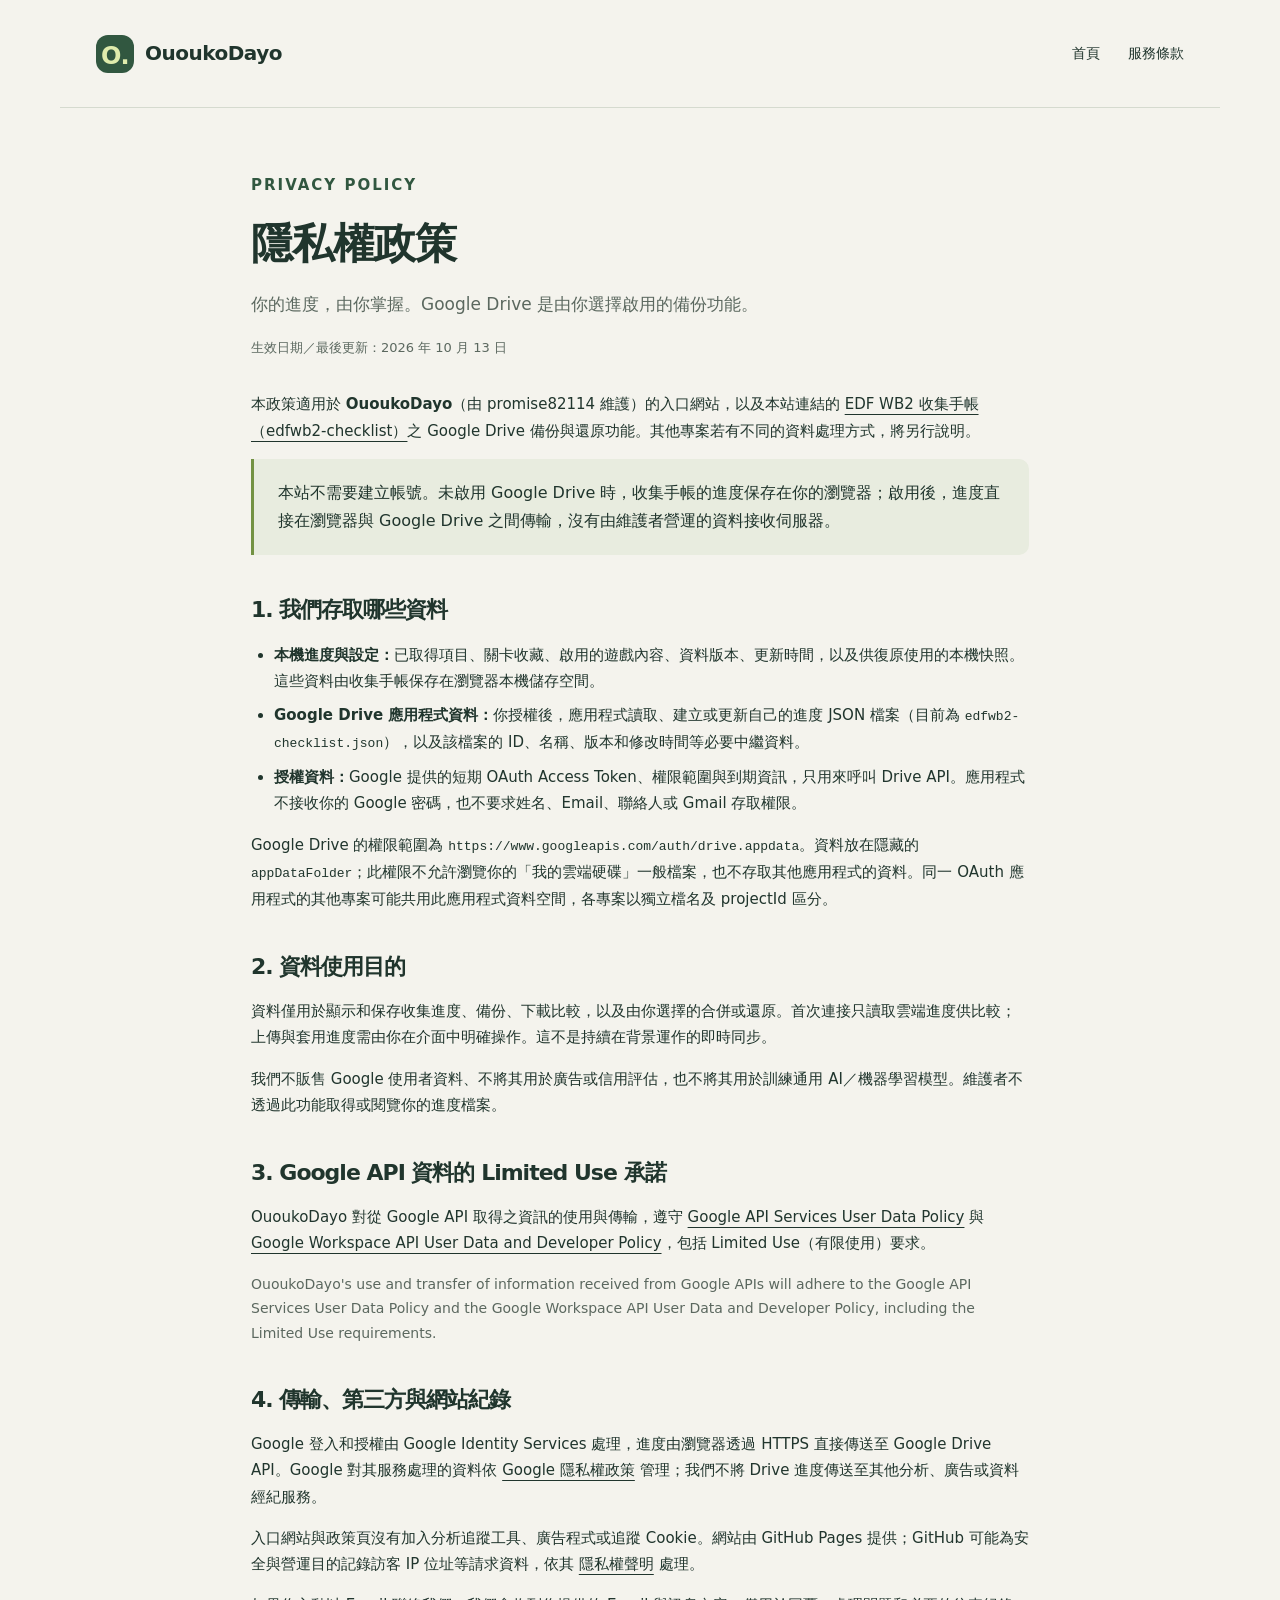
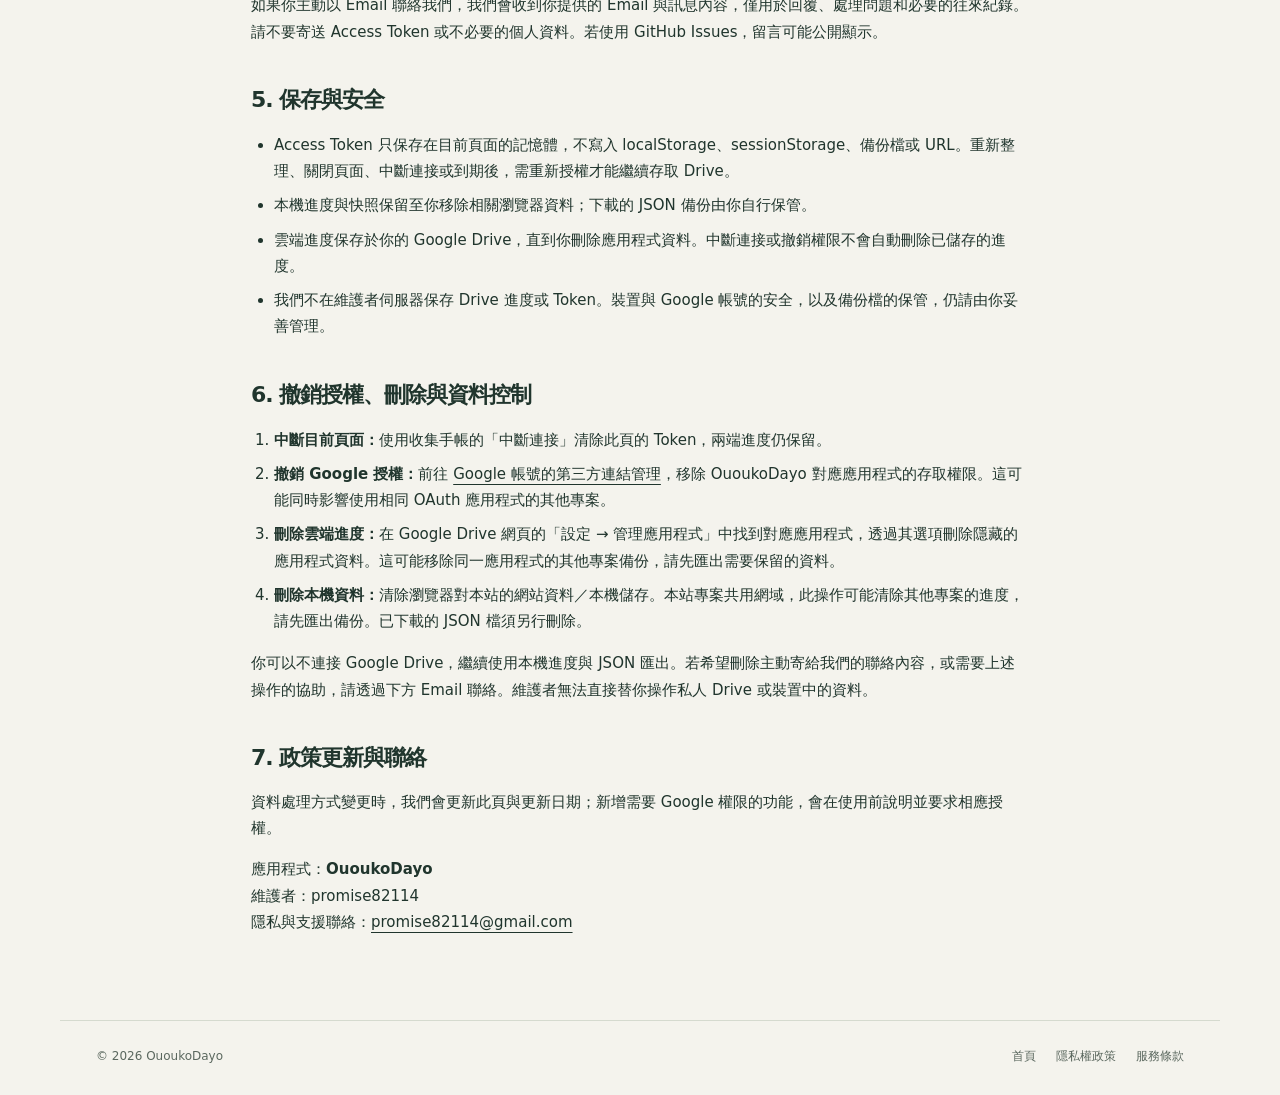
==== privacy.html @ 18f5ffd5 "Build OuoukoDayo project portal and Google Drive policy pages" ====
<!doctype html>
<html lang="zh-Hant">
<head><meta charset="utf-8"><meta name="viewport" content="width=device-width, initial-scale=1"><meta name="description" content="OuoukoDayo 隱私權政策：EDF WB2 收集手帳的本機資料、Google Drive 應用程式資料、使用目的、保存與刪除方式。"><meta name="theme-color" content="#f4f3ed"><title>隱私權政策 Privacy Policy — OuoukoDayo</title><link rel="canonical" href="https://promise82114.github.io/privacy.html"><link rel="icon" href="/favicon.svg" type="image/svg+xml"><link rel="stylesheet" href="/styles.css"></head>
<body>
<a class="skip-link" href="#main">跳至主要內容</a>
<header class="site-header wrap"><a class="brand" href="/"><span class="brand-mark" aria-hidden="true">O.</span>OuoukoDayo</a><nav aria-label="主要導覽"><a href="/">首頁</a><a href="/terms.html">服務條款</a></nav></header>
<main id="main" class="wrap legal">
<p class="eyebrow">PRIVACY POLICY</p><h1>隱私權政策</h1><p class="lead">你的進度，由你掌握。Google Drive 是由你選擇啟用的備份功能。</p><p class="date">生效日期／最後更新：2026 年 10 月 13 日</p>
<p>本政策適用於 <strong>OuoukoDayo</strong>（由 promise82114 維護）的入口網站，以及本站連結的 <a href="/edfwb2-checklist/">EDF WB2 收集手帳（edfwb2-checklist）</a>之 Google Drive 備份與還原功能。其他專案若有不同的資料處理方式，將另行說明。</p>
<div class="notice">本站不需要建立帳號。未啟用 Google Drive 時，收集手帳的進度保存在你的瀏覽器；啟用後，進度直接在瀏覽器與 Google Drive 之間傳輸，沒有由維護者營運的資料接收伺服器。</div>
<h2>1. 我們存取哪些資料</h2>
<ul><li><strong>本機進度與設定：</strong>已取得項目、關卡收藏、啟用的遊戲內容、資料版本、更新時間，以及供復原使用的本機快照。這些資料由收集手帳保存在瀏覽器本機儲存空間。</li><li><strong>Google Drive 應用程式資料：</strong>你授權後，應用程式讀取、建立或更新自己的進度 JSON 檔案（目前為 <code>edfwb2-checklist.json</code>），以及該檔案的 ID、名稱、版本和修改時間等必要中繼資料。</li><li><strong>授權資料：</strong>Google 提供的短期 OAuth Access Token、權限範圍與到期資訊，只用來呼叫 Drive API。應用程式不接收你的 Google 密碼，也不要求姓名、Email、聯絡人或 Gmail 存取權限。</li></ul>
<p>Google Drive 的權限範圍為 <code>https://www.googleapis.com/auth/drive.appdata</code>。資料放在隱藏的 <code>appDataFolder</code>；此權限不允許瀏覽你的「我的雲端硬碟」一般檔案，也不存取其他應用程式的資料。同一 OAuth 應用程式的其他專案可能共用此應用程式資料空間，各專案以獨立檔名及 projectId 區分。</p>
<h2>2. 資料使用目的</h2>
<p>資料僅用於顯示和保存收集進度、備份、下載比較，以及由你選擇的合併或還原。首次連接只讀取雲端進度供比較；上傳與套用進度需由你在介面中明確操作。這不是持續在背景運作的即時同步。</p>
<p>我們不販售 Google 使用者資料、不將其用於廣告或信用評估，也不將其用於訓練通用 AI／機器學習模型。維護者不透過此功能取得或閱覽你的進度檔案。</p>
<h2>3. Google API 資料的 Limited Use 承諾</h2>
<p>OuoukoDayo 對從 Google API 取得之資訊的使用與傳輸，遵守 <a href="https://developers.google.com/terms/api-services-user-data-policy">Google API Services User Data Policy</a> 與 <a href="https://developers.google.com/workspace/workspace-api-user-data-developer-policy">Google Workspace API User Data and Developer Policy</a>，包括 Limited Use（有限使用）要求。</p>
<p class="english" lang="en">OuoukoDayo's use and transfer of information received from Google APIs will adhere to the Google API Services User Data Policy and the Google Workspace API User Data and Developer Policy, including the Limited Use requirements.</p>
<h2>4. 傳輸、第三方與網站紀錄</h2>
<p>Google 登入和授權由 Google Identity Services 處理，進度由瀏覽器透過 HTTPS 直接傳送至 Google Drive API。Google 對其服務處理的資料依 <a href="https://policies.google.com/privacy">Google 隱私權政策</a> 管理；我們不將 Drive 進度傳送至其他分析、廣告或資料經紀服務。</p>
<p>入口網站與政策頁沒有加入分析追蹤工具、廣告程式或追蹤 Cookie。網站由 GitHub Pages 提供；GitHub 可能為安全與營運目的記錄訪客 IP 位址等請求資料，依其 <a href="https://docs.github.com/en/site-policy/privacy-policies/github-general-privacy-statement">隱私權聲明</a> 處理。</p>
<p>如果你主動以 Email 聯絡我們，我們會收到你提供的 Email 與訊息內容，僅用於回覆、處理問題和必要的往來紀錄。請不要寄送 Access Token 或不必要的個人資料。若使用 GitHub Issues，留言可能公開顯示。</p>
<h2>5. 保存與安全</h2>
<ul><li>Access Token 只保存在目前頁面的記憶體，不寫入 localStorage、sessionStorage、備份檔或 URL。重新整理、關閉頁面、中斷連接或到期後，需重新授權才能繼續存取 Drive。</li><li>本機進度與快照保留至你移除相關瀏覽器資料；下載的 JSON 備份由你自行保管。</li><li>雲端進度保存於你的 Google Drive，直到你刪除應用程式資料。中斷連接或撤銷權限不會自動刪除已儲存的進度。</li><li>我們不在維護者伺服器保存 Drive 進度或 Token。裝置與 Google 帳號的安全，以及備份檔的保管，仍請由你妥善管理。</li></ul>
<h2>6. 撤銷授權、刪除與資料控制</h2>
<ol><li><strong>中斷目前頁面：</strong>使用收集手帳的「中斷連接」清除此頁的 Token，兩端進度仍保留。</li><li><strong>撤銷 Google 授權：</strong>前往 <a href="https://myaccount.google.com/connections">Google 帳號的第三方連結管理</a>，移除 OuoukoDayo 對應應用程式的存取權限。這可能同時影響使用相同 OAuth 應用程式的其他專案。</li><li><strong>刪除雲端進度：</strong>在 Google Drive 網頁的「設定 → 管理應用程式」中找到對應應用程式，透過其選項刪除隱藏的應用程式資料。這可能移除同一應用程式的其他專案備份，請先匯出需要保留的資料。</li><li><strong>刪除本機資料：</strong>清除瀏覽器對本站的網站資料／本機儲存。本站專案共用網域，此操作可能清除其他專案的進度，請先匯出備份。已下載的 JSON 檔須另行刪除。</li></ol>
<p>你可以不連接 Google Drive，繼續使用本機進度與 JSON 匯出。若希望刪除主動寄給我們的聯絡內容，或需要上述操作的協助，請透過下方 Email 聯絡。維護者無法直接替你操作私人 Drive 或裝置中的資料。</p>
<h2>7. 政策更新與聯絡</h2><p>資料處理方式變更時，我們會更新此頁與更新日期；新增需要 Google 權限的功能，會在使用前說明並要求相應授權。</p><p>應用程式：<strong>OuoukoDayo</strong><br>維護者：promise82114<br>隱私與支援聯絡：<a href="mailto:promise82114@gmail.com">promise82114@gmail.com</a></p>
</main>
<footer class="site-footer wrap"><p>© 2026 OuoukoDayo</p><nav aria-label="頁尾導覽"><a href="/">首頁</a><a href="/privacy.html" aria-current="page">隱私權政策</a><a href="/terms.html">服務條款</a></nav></footer>
</body></html>
---- styles.css ----
:root{--bg:#f4f3ed;--ink:#20352d;--muted:#5b685f;--green:#315740;--line:#d5dacf;--paper:#fffefa;--lime:#dfebac;--radius:20px}*{box-sizing:border-box}html{scroll-behavior:smooth;scroll-padding-top:30px}body{margin:0;background:var(--bg);color:var(--ink);font-family:system-ui,-apple-system,"Segoe UI","Microsoft JhengHei",sans-serif;line-height:1.75}a{color:inherit;text-underline-offset:5px}a:focus-visible{outline:3px solid #5c7c27;outline-offset:5px}a:hover{color:#50733c}.wrap{max-width:1160px;margin:auto;padding-left:36px;padding-right:36px}.skip-link{position:absolute;top:-100px;left:16px;background:var(--paper);padding:10px;z-index:10}.skip-link:focus{top:12px}.site-header{min-height:108px;display:flex;align-items:center;justify-content:space-between;gap:24px;border-bottom:1px solid var(--line)}.brand{display:flex;align-items:center;gap:11px;font-size:20px;font-weight:750;text-decoration:none;letter-spacing:-.5px}.brand-mark{display:grid;place-items:center;background:var(--green);color:var(--lime);width:38px;height:38px;border-radius:12px;font-size:24px}.site-header nav,.site-footer nav{display:flex;gap:28px;font-size:14px}.site-header nav a,.site-footer nav a{text-decoration:none}.hero{padding:86px 0 90px;display:grid;grid-template-columns:1.25fr 1fr;align-items:center;gap:40px}.eyebrow{font-size:11px;font-weight:700;letter-spacing:2px;margin:0 0 18px;display:flex;align-items:center;gap:10px;color:var(--green)}.dot{display:inline-block;background:#76953f;border-radius:50%;width:8px;height:8px;flex-shrink:0}h1{font-size:clamp(36px,4.5vw,57px);line-height:1.35;letter-spacing:-2px;margin:0 0 26px;font-weight:750}.accent{color:#608043}.intro{color:var(--muted);font-size:16px;line-height:1.95;margin-bottom:30px}.button{background:var(--green);color:var(--paper);display:inline-flex;align-items:center;justify-content:center;gap:30px;padding:13px 23px;border-radius:9px;text-decoration:none;font-size:14px;font-weight:650}.button:hover{color:white;background:#426b4f}.hero-art{height:340px;position:relative;display:grid;place-items:center}.orbit{position:absolute;width:300px;height:300px;border:1px solid #ccd7bb;border-radius:50%;transform:rotate(-28deg) scaleX(1.25)}.orbit-two{transform:rotate(35deg) scaleX(.85);width:360px;height:360px}.art-note{position:relative;background:var(--green);color:var(--paper);border-radius:17px;width:265px;padding:28px 27px 21px;transform:rotate(-7deg);box-shadow:12px 17px 0 #e0e5cf}.art-note>span{font-size:9px;letter-spacing:2px;color:#c2d0b9}.art-note strong{display:block;font-size:24px;line-height:1.6;margin:16px 0 22px}.art-line{display:flex;align-items:center;gap:13px;margin:12px 0}.art-line i{width:18px;height:18px;background:var(--lime);color:var(--green);border-radius:4px;font-style:normal;font-size:13px;line-height:18px;text-align:center}.art-line b{height:5px;width:130px;border-radius:5px;background:#96af94}.art-line:nth-of-type(2) b{width:100px}.art-line.empty i{background:transparent;border:1px solid #96af94}.art-line.empty b{width:115px;background:#617f65}.art-bottom{border-top:1px solid #5e7a62;margin-top:26px;padding-top:15px;font-size:8px;letter-spacing:1px;display:flex;justify-content:space-between}.art-tag{position:absolute;bottom:13px;right:0;background:var(--lime);border-radius:30px;padding:9px 20px;font-size:13px;transform:rotate(6deg)}h2{font-size:30px;line-height:1.5;letter-spacing:-1px;margin:0}.projects{padding:0 0 70px}.section-heading{display:flex;justify-content:space-between;align-items:end;margin-bottom:28px}.section-heading .eyebrow{margin-bottom:8px}.section-note{color:var(--muted);font-size:12px}.project-card{display:grid;grid-template-columns:.85fr 1.2fr;overflow:hidden;background:var(--paper);border:1px solid var(--line);border-radius:var(--radius)}.project-visual{background:#e3e8d9;padding:45px 38px;min-height:360px;display:flex;flex-direction:column;justify-content:space-between;position:relative;background-image:linear-gradient(#b7c7ab33 1px,transparent 1px),linear-gradient(90deg,#b7c7ab33 1px,transparent 1px);background-size:32px 32px}.visual-label{font-size:10px;letter-spacing:2px}.project-visual strong{font-size:76px;line-height:1;letter-spacing:-5px;position:relative}.project-visual strong span{display:block;font-size:64px;color:#729055;letter-spacing:-3px}.visual-caption{display:flex;justify-content:space-between;align-items:center;font-size:15px;font-weight:600}.visual-caption span{background:var(--green);color:var(--lime);border-radius:50%;width:34px;height:34px;text-align:center;line-height:34px}.project-info{padding:40px 42px}.project-info .eyebrow{margin-bottom:10px}h3{font-size:27px;letter-spacing:-1px;margin:0 0 15px}.project-info>p:not(.eyebrow){font-size:14px;color:var(--muted);margin:0}.feature-list{padding:0;list-style:none;font-size:13px;line-height:2;margin:19px 0 25px}.feature-list li:before{content:'✓';color:#739243;margin-right:11px}.project-actions{display:flex;align-items:center;gap:22px;flex-wrap:wrap}.text-link{font-size:13px;font-weight:600}.about{border-top:1px solid var(--line);padding:58px 0;display:grid;grid-template-columns:.85fr 1.2fr;gap:42px}.about .eyebrow{margin-bottom:10px}.about-copy{font-size:15px;color:var(--muted)}.about-copy p{margin:0 0 17px}.privacy-strip{background:#e8ecdf;border-radius:14px;padding:25px 30px;display:flex;justify-content:space-between;align-items:center;gap:20px;margin-bottom:54px}.privacy-strip strong{font-size:15px;margin-left:8px}.privacy-strip p{margin:3px 0 0 20px;font-size:13px;color:var(--muted)}.site-footer{border-top:1px solid var(--line);display:flex;justify-content:space-between;align-items:center;gap:20px;padding-top:25px;padding-bottom:30px;font-size:12px;color:var(--muted)}.site-footer p{margin:0}.site-footer p span{margin-left:12px;font-size:11px}.site-footer nav{font-size:12px;gap:20px}.legal{max-width:850px;padding-top:64px;padding-bottom:70px}.legal h1{font-size:42px;letter-spacing:-1px;margin-bottom:12px}.legal .lead{font-size:17px;color:var(--muted)}.legal .date{font-size:13px;color:var(--muted);margin-bottom:32px}.legal h2{font-size:22px;margin:38px 0 12px}.legal p,.legal li{font-size:15px}.legal ul,.legal ol{padding-left:23px}.legal li{margin:8px 0}.legal .notice{padding:20px 24px;background:#e8ecdf;border-left:3px solid #739243;border-radius:0 10px 10px 0}.legal code{overflow-wrap:anywhere;font-size:13px}.legal a{overflow-wrap:anywhere}.legal .english{font-size:14px;color:var(--muted)}
@media(max-width:800px){.wrap{padding-left:24px;padding-right:24px}.hero{gap:20px;padding:56px 0 70px}.hero-art{transform:scale(.85);transform-origin:center}.project-info{padding:30px}.project-visual{padding:30px}.site-footer{align-items:start;flex-direction:column}.site-footer p span{display:none}}
@media(max-width:620px){.site-header{min-height:84px;gap:15px;flex-wrap:wrap;padding-top:16px;padding-bottom:16px}.brand{font-size:17px}.brand-mark{width:32px;height:32px;font-size:21px}.site-header nav{gap:16px;font-size:12px}.hero{grid-template-columns:1fr;padding-top:42px;padding-bottom:48px;gap:18px}h1{font-size:37px;letter-spacing:-1px}.intro{font-size:14px}.hero-art{height:315px;width:100%;max-width:360px;justify-self:center;transform:scale(.9)}.section-heading{gap:20px}.section-note{font-size:11px}.project-card{grid-template-columns:1fr}.project-visual{min-height:260px;padding:26px 30px}.project-visual strong{font-size:66px}.project-visual strong span{display:inline;margin-left:10px;font-size:54px}.project-info{padding:28px}.project-info h3{font-size:24px}.about{grid-template-columns:1fr;gap:23px;padding:40px 0}.privacy-strip{flex-direction:column;align-items:start;padding:22px;margin-bottom:35px}.privacy-strip p{margin-left:0;margin-top:8px}.legal{padding-top:40px}.legal h1{font-size:33px}.legal h2{font-size:21px}.legal .notice{padding:15px 18px}.site-footer nav{flex-wrap:wrap}.projects{padding-bottom:40px}}
@media(prefers-reduced-motion:reduce){html{scroll-behavior:auto}}

@media(max-width:620px){.hero-art{overflow:hidden;border-radius:24px}}
@media(max-width:360px){.project-visual strong span{display:block;margin-left:0}.hero-art{height:300px}.hero-art .orbit{width:260px;height:260px}.hero-art .orbit-two{width:285px;height:285px}}
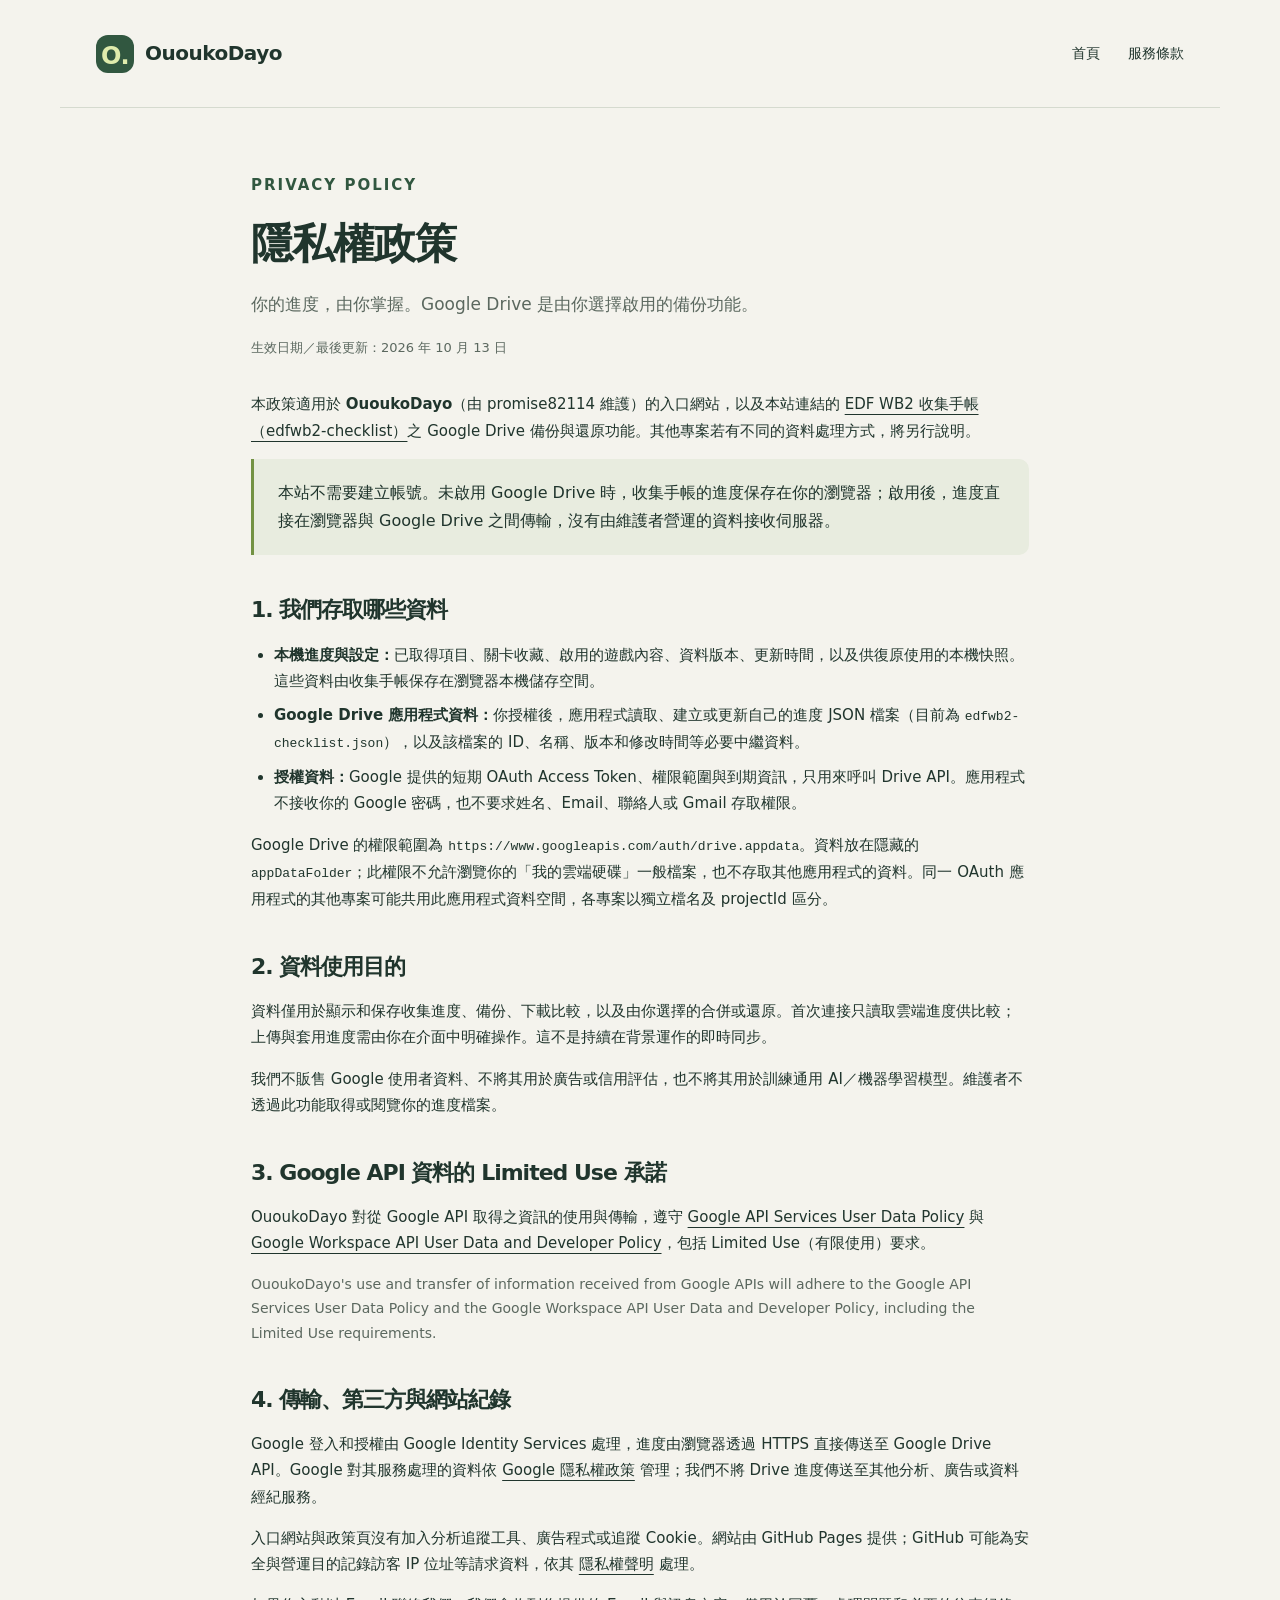
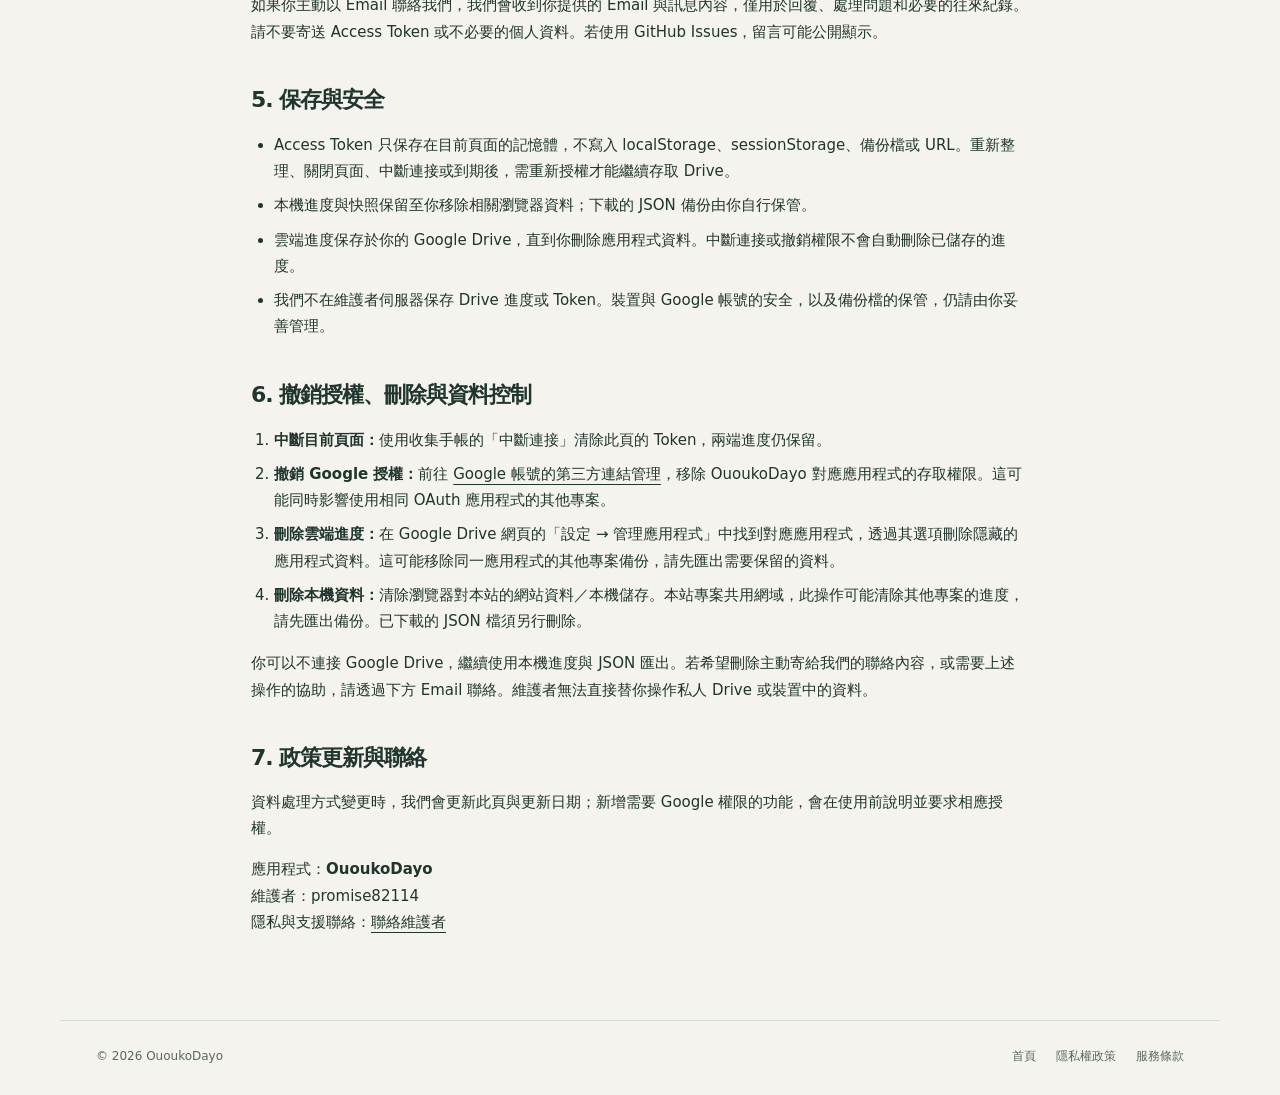
==== commit 0e356a83: "Use contact labels instead of displaying email address" ====
--- a/privacy.html
+++ b/privacy.html
@@ -1,6 +1,7 @@
 <!doctype html>
 <html lang="zh-Hant">
-<head><meta charset="utf-8"><meta name="viewport" content="width=device-width, initial-scale=1"><meta name="description" content="OuoukoDayo 隱私權政策：EDF WB2 收集手帳的本機資料、Google Drive 應用程式資料、使用目的、保存與刪除方式。"><meta name="theme-color" content="#f4f3ed"><title>隱私權政策 Privacy Policy — OuoukoDayo</title><link rel="canonical" href="https://promise82114.github.io/privacy.html"><link rel="icon" href="/favicon.svg" type="image/svg+xml"><link rel="stylesheet" href="/styles.css"></head>
+<head>
+  <meta name="robots" content="noindex, nofollow"><meta charset="utf-8"><meta name="viewport" content="width=device-width, initial-scale=1"><meta name="description" content="OuoukoDayo 隱私權政策：EDF WB2 收集手帳的本機資料、Google Drive 應用程式資料、使用目的、保存與刪除方式。"><meta name="theme-color" content="#f4f3ed"><title>隱私權政策 Privacy Policy — OuoukoDayo</title><link rel="canonical" href="https://promise82114.github.io/privacy.html"><link rel="icon" href="/favicon.svg" type="image/svg+xml"><link rel="stylesheet" href="/styles.css"></head>
 <body>
 <a class="skip-link" href="#main">跳至主要內容</a>
 <header class="site-header wrap"><a class="brand" href="/"><span class="brand-mark" aria-hidden="true">O.</span>OuoukoDayo</a><nav aria-label="主要導覽"><a href="/">首頁</a><a href="/terms.html">服務條款</a></nav></header>
@@ -26,7 +27,7 @@
 <h2>6. 撤銷授權、刪除與資料控制</h2>
 <ol><li><strong>中斷目前頁面：</strong>使用收集手帳的「中斷連接」清除此頁的 Token，兩端進度仍保留。</li><li><strong>撤銷 Google 授權：</strong>前往 <a href="https://myaccount.google.com/connections">Google 帳號的第三方連結管理</a>，移除 OuoukoDayo 對應應用程式的存取權限。這可能同時影響使用相同 OAuth 應用程式的其他專案。</li><li><strong>刪除雲端進度：</strong>在 Google Drive 網頁的「設定 → 管理應用程式」中找到對應應用程式，透過其選項刪除隱藏的應用程式資料。這可能移除同一應用程式的其他專案備份，請先匯出需要保留的資料。</li><li><strong>刪除本機資料：</strong>清除瀏覽器對本站的網站資料／本機儲存。本站專案共用網域，此操作可能清除其他專案的進度，請先匯出備份。已下載的 JSON 檔須另行刪除。</li></ol>
 <p>你可以不連接 Google Drive，繼續使用本機進度與 JSON 匯出。若希望刪除主動寄給我們的聯絡內容，或需要上述操作的協助，請透過下方 Email 聯絡。維護者無法直接替你操作私人 Drive 或裝置中的資料。</p>
-<h2>7. 政策更新與聯絡</h2><p>資料處理方式變更時，我們會更新此頁與更新日期；新增需要 Google 權限的功能，會在使用前說明並要求相應授權。</p><p>應用程式：<strong>OuoukoDayo</strong><br>維護者：promise82114<br>隱私與支援聯絡：<a href="mailto:promise82114@gmail.com">promise82114@gmail.com</a></p>
+<h2>7. 政策更新與聯絡</h2><p>資料處理方式變更時，我們會更新此頁與更新日期；新增需要 Google 權限的功能，會在使用前說明並要求相應授權。</p><p>應用程式：<strong>OuoukoDayo</strong><br>維護者：promise82114<br>隱私與支援聯絡：<a href="mailto:promise82114@gmail.com">聯絡維護者</a></p>
 </main>
 <footer class="site-footer wrap"><p>© 2026 OuoukoDayo</p><nav aria-label="頁尾導覽"><a href="/">首頁</a><a href="/privacy.html" aria-current="page">隱私權政策</a><a href="/terms.html">服務條款</a></nav></footer>
 </body></html>
--- a/styles.css
+++ b/styles.css
@@ -5,3 +5,6 @@
 
 @media(max-width:620px){.hero-art{overflow:hidden;border-radius:24px}}
 @media(max-width:360px){.project-visual strong span{display:block;margin-left:0}.hero-art{height:300px}.hero-art .orbit{width:260px;height:260px}.hero-art .orbit-two{width:285px;height:285px}}
+
+@media(max-width:620px){.hero-art{height:360px}}
+@media(max-width:360px){.hero-art{height:350px}}
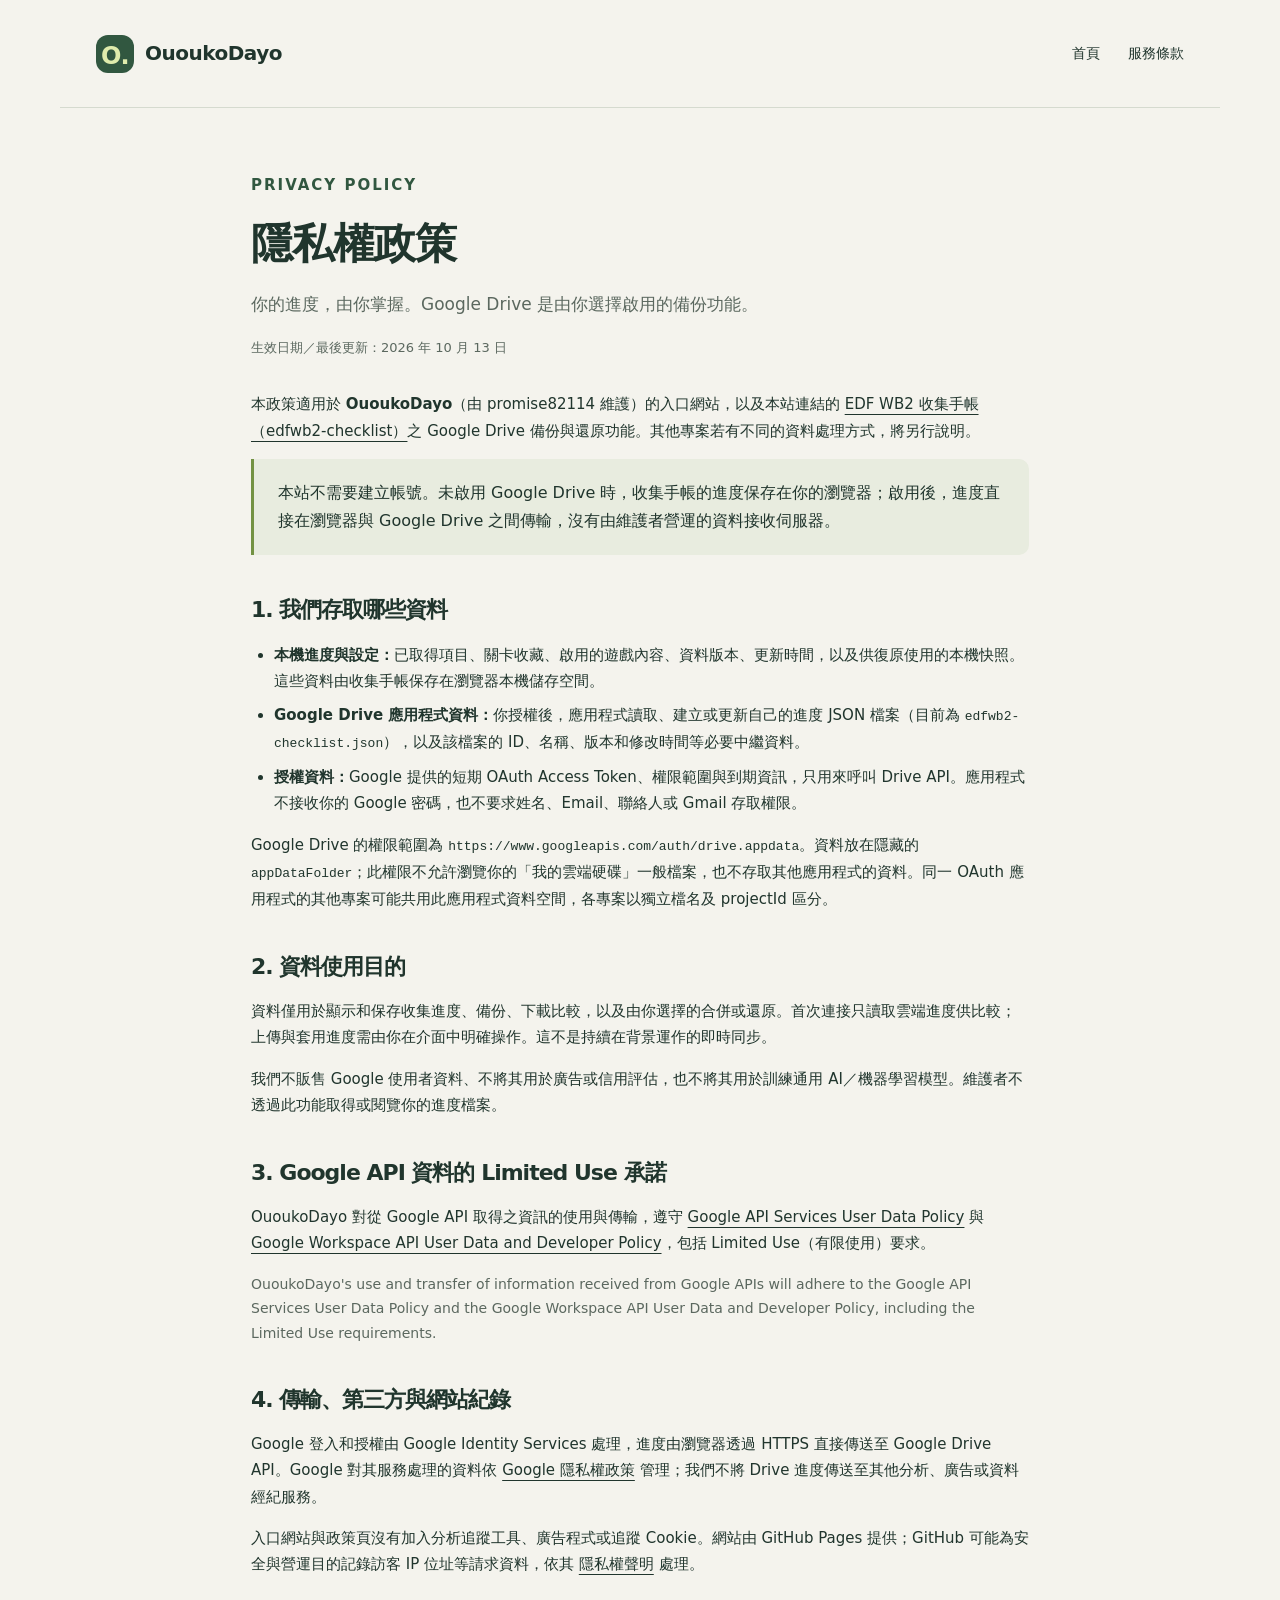
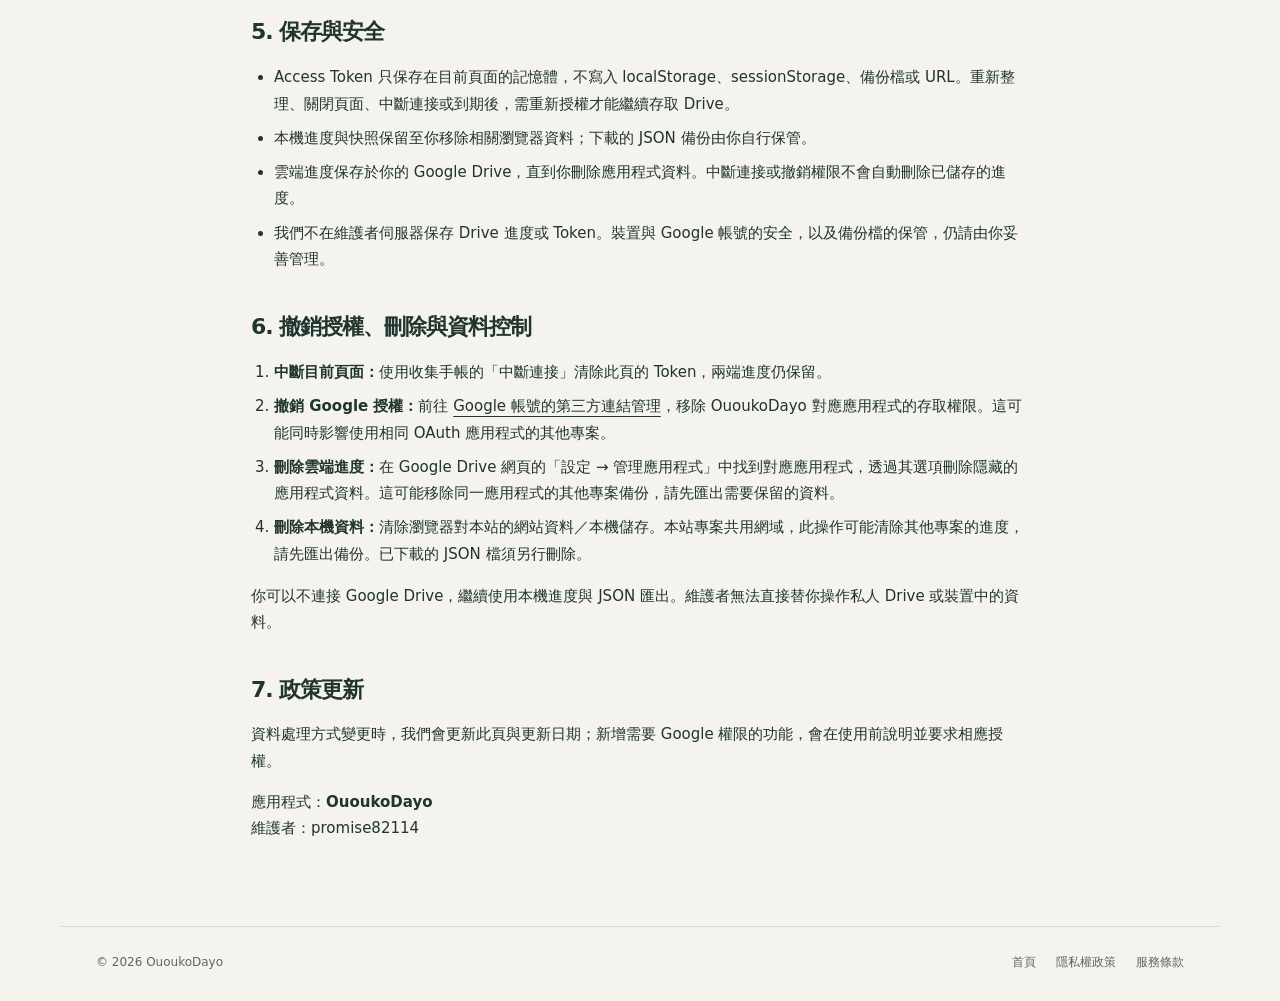
==== commit 2dc6762b: "Remove contact entries and email links from public pages" ====
--- a/privacy.html
+++ b/privacy.html
@@ -21,13 +21,12 @@
 <h2>4. 傳輸、第三方與網站紀錄</h2>
 <p>Google 登入和授權由 Google Identity Services 處理，進度由瀏覽器透過 HTTPS 直接傳送至 Google Drive API。Google 對其服務處理的資料依 <a href="https://policies.google.com/privacy">Google 隱私權政策</a> 管理；我們不將 Drive 進度傳送至其他分析、廣告或資料經紀服務。</p>
 <p>入口網站與政策頁沒有加入分析追蹤工具、廣告程式或追蹤 Cookie。網站由 GitHub Pages 提供；GitHub 可能為安全與營運目的記錄訪客 IP 位址等請求資料，依其 <a href="https://docs.github.com/en/site-policy/privacy-policies/github-general-privacy-statement">隱私權聲明</a> 處理。</p>
-<p>如果你主動以 Email 聯絡我們，我們會收到你提供的 Email 與訊息內容，僅用於回覆、處理問題和必要的往來紀錄。請不要寄送 Access Token 或不必要的個人資料。若使用 GitHub Issues，留言可能公開顯示。</p>
 <h2>5. 保存與安全</h2>
 <ul><li>Access Token 只保存在目前頁面的記憶體，不寫入 localStorage、sessionStorage、備份檔或 URL。重新整理、關閉頁面、中斷連接或到期後，需重新授權才能繼續存取 Drive。</li><li>本機進度與快照保留至你移除相關瀏覽器資料；下載的 JSON 備份由你自行保管。</li><li>雲端進度保存於你的 Google Drive，直到你刪除應用程式資料。中斷連接或撤銷權限不會自動刪除已儲存的進度。</li><li>我們不在維護者伺服器保存 Drive 進度或 Token。裝置與 Google 帳號的安全，以及備份檔的保管，仍請由你妥善管理。</li></ul>
 <h2>6. 撤銷授權、刪除與資料控制</h2>
 <ol><li><strong>中斷目前頁面：</strong>使用收集手帳的「中斷連接」清除此頁的 Token，兩端進度仍保留。</li><li><strong>撤銷 Google 授權：</strong>前往 <a href="https://myaccount.google.com/connections">Google 帳號的第三方連結管理</a>，移除 OuoukoDayo 對應應用程式的存取權限。這可能同時影響使用相同 OAuth 應用程式的其他專案。</li><li><strong>刪除雲端進度：</strong>在 Google Drive 網頁的「設定 → 管理應用程式」中找到對應應用程式，透過其選項刪除隱藏的應用程式資料。這可能移除同一應用程式的其他專案備份，請先匯出需要保留的資料。</li><li><strong>刪除本機資料：</strong>清除瀏覽器對本站的網站資料／本機儲存。本站專案共用網域，此操作可能清除其他專案的進度，請先匯出備份。已下載的 JSON 檔須另行刪除。</li></ol>
-<p>你可以不連接 Google Drive，繼續使用本機進度與 JSON 匯出。若希望刪除主動寄給我們的聯絡內容，或需要上述操作的協助，請透過下方 Email 聯絡。維護者無法直接替你操作私人 Drive 或裝置中的資料。</p>
-<h2>7. 政策更新與聯絡</h2><p>資料處理方式變更時，我們會更新此頁與更新日期；新增需要 Google 權限的功能，會在使用前說明並要求相應授權。</p><p>應用程式：<strong>OuoukoDayo</strong><br>維護者：promise82114<br>隱私與支援聯絡：<a href="mailto:promise82114@gmail.com">聯絡維護者</a></p>
+<p>你可以不連接 Google Drive，繼續使用本機進度與 JSON 匯出。維護者無法直接替你操作私人 Drive 或裝置中的資料。</p>
+<h2>7. 政策更新</h2><p>資料處理方式變更時，我們會更新此頁與更新日期；新增需要 Google 權限的功能，會在使用前說明並要求相應授權。</p><p>應用程式：<strong>OuoukoDayo</strong><br>維護者：promise82114</p>
 </main>
 <footer class="site-footer wrap"><p>© 2026 OuoukoDayo</p><nav aria-label="頁尾導覽"><a href="/">首頁</a><a href="/privacy.html" aria-current="page">隱私權政策</a><a href="/terms.html">服務條款</a></nav></footer>
 </body></html>
